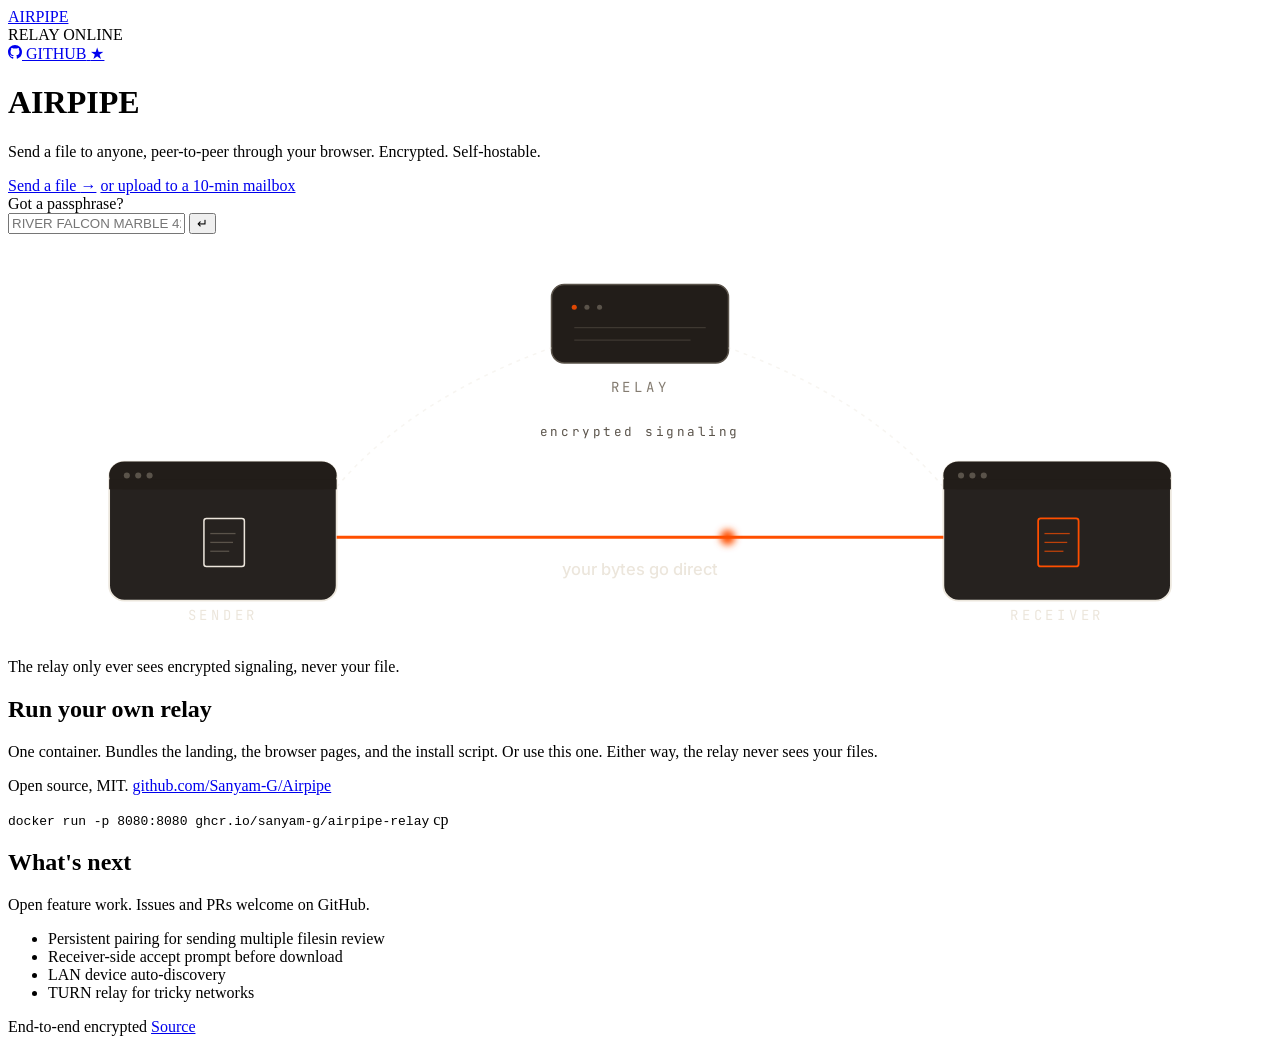
==== cmd/relay/static/index.html @ acce4d18 "v4.1.5: self-host fixes + GitHub button + roadmap" ====
<!DOCTYPE html>
<html lang="en">
<head>
<meta charset="UTF-8">
<meta name="viewport" content="width=device-width,initial-scale=1">
<title>AirPipe · encrypted file transfer, peer-to-peer</title>
<meta name="description" content="Send a file to anyone, peer-to-peer through your browser. Encrypted. Self-hostable.">
<meta property="og:title" content="AirPipe">
<meta property="og:description" content="Send a file to anyone, peer-to-peer through your browser. Encrypted. Self-hostable.">
<meta property="og:url" content="https://airpipe.sanyamgarg.com">
<meta property="og:type" content="website">
<link rel="icon" type="image/svg+xml" href="/static/favicon.svg?v=20260510a">
<link rel="preconnect" href="https://fonts.googleapis.com">
<link rel="preconnect" href="https://fonts.gstatic.com" crossorigin>
<link href="https://fonts.googleapis.com/css2?family=Inter:wght@400;500;600;700&family=JetBrains+Mono:wght@400;500;600;700&display=swap" rel="stylesheet">
<link rel="stylesheet" href="/static/style.css?v=20260511b">
</head>
<body class="landing-body">

<header class="top-strip">
  <div class="strip-cell brand"><a href="/">AIRPIPE</a></div>
  <div class="strip-cell spacer"></div>
  <div class="strip-cell status live"><span class="dot"></span>RELAY ONLINE</div>
  <a href="https://github.com/Sanyam-G/Airpipe" target="_blank" rel="noopener" class="strip-cell port-btn gh-btn">
    <svg viewBox="0 0 16 16" width="14" height="14" fill="currentColor" aria-hidden="true"><path d="M8 0C3.58 0 0 3.58 0 8c0 3.54 2.29 6.53 5.47 7.59.4.07.55-.17.55-.38 0-.19-.01-.82-.01-1.49-2.01.37-2.53-.49-2.69-.94-.09-.23-.48-.94-.82-1.13-.28-.15-.68-.52-.01-.53.63-.01 1.08.58 1.23.82.72 1.21 1.87.87 2.33.66.07-.52.28-.87.51-1.07-1.78-.2-3.64-.89-3.64-3.95 0-.87.31-1.59.82-2.15-.08-.2-.36-1.02.08-2.12 0 0 .67-.21 2.2.82.64-.18 1.32-.27 2-.27.68 0 1.36.09 2 .27 1.53-1.04 2.2-.82 2.2-.82.44 1.1.16 1.92.08 2.12.51.56.82 1.27.82 2.15 0 3.07-1.87 3.75-3.65 3.95.29.25.54.73.54 1.48 0 1.07-.01 1.93-.01 2.2 0 .21.15.46.55.38A8.013 8.013 0 0 0 16 8c0-4.42-3.58-8-8-8z"/></svg>
    <span>GITHUB</span>
    <span class="gh-stars" id="gh-stars">★</span>
  </a>
</header>

<main class="hero-clean">
  <div class="hero-text">
    <h1 class="hero-mark">AIRPIPE</h1>
    <p class="hero-line">Send a file to anyone, peer-to-peer through your browser. Encrypted. Self-hostable.</p>

    <div class="hero-cta">
      <a href="/live" class="cta cta-primary">Send a file <span class="arrow">→</span></a>
      <a href="/send" class="cta-link">or upload to a 10-min mailbox</a>
    </div>

    <div class="hero-receive">
      <label for="phrase-input">Got a passphrase?</label>
      <div class="hero-phrase">
        <input type="text" id="phrase-input" class="phrase-input" placeholder="RIVER FALCON MARBLE 42" autocomplete="off" spellcheck="false">
        <button class="phrase-go" onclick="submitPhrase()">↵</button>
      </div>
      <div id="phrase-error" class="phrase-error"></div>
    </div>
  </div>

  <div class="hero-diagram">
    <svg viewBox="0 0 1000 320" xmlns="http://www.w3.org/2000/svg" preserveAspectRatio="xMidYMid meet" aria-label="Two devices connected directly. The relay sits above and only sees encrypted signaling.">
      <defs>
        <filter id="softglow" x="-50%" y="-50%" width="200%" height="200%">
          <feGaussianBlur stdDeviation="3"/>
        </filter>
      </defs>

      <!-- relay node, small, top-center -->
      <g class="d-relay">
        <rect x="430" y="40" width="140" height="62" rx="10" fill="#221d19" stroke="#5A534A" stroke-width="1.2"/>
        <circle cx="448" cy="58" r="2" fill="#FF4F00" opacity="0.85"/>
        <circle cx="458" cy="58" r="2" fill="#5A534A"/>
        <circle cx="468" cy="58" r="2" fill="#5A534A"/>
        <line x1="448" y1="74" x2="552" y2="74" stroke="#5A534A" stroke-width="1" opacity="0.5"/>
        <line x1="448" y1="84" x2="540" y2="84" stroke="#5A534A" stroke-width="1" opacity="0.5"/>
        <text x="500" y="125" text-anchor="middle" font-family="JetBrains Mono, monospace" font-size="11" fill="#847C71" letter-spacing="3">RELAY</text>
      </g>

      <!-- signaling lines (dotted, from device tops curving up to relay corners) -->
      <path d="M 260 200 Q 320 130 430 90" fill="none" stroke="#ECE6DC" stroke-width="1.2" stroke-dasharray="3 4" opacity="0.4"/>
      <path d="M 740 200 Q 680 130 570 90" fill="none" stroke="#ECE6DC" stroke-width="1.2" stroke-dasharray="3 4" opacity="0.4"/>

      <!-- subtle "encrypted signaling" label above direct line -->
      <text x="500" y="160" text-anchor="middle" font-family="JetBrains Mono, monospace" font-size="10" fill="#5A534A" letter-spacing="2">encrypted signaling</text>

      <!-- left device card (sender) -->
      <g class="d-device">
        <rect x="80" y="180" width="180" height="110" rx="12" fill="#1B1714" stroke="#ECE6DC" stroke-width="1.4" opacity="0.95"/>
        <rect x="80" y="180" width="180" height="22" rx="12" fill="#221d19" stroke="none"/>
        <rect x="80" y="194" width="180" height="8" fill="#221d19" stroke="none"/>
        <circle cx="94" cy="191" r="2.4" fill="#5A534A"/>
        <circle cx="103" cy="191" r="2.4" fill="#5A534A"/>
        <circle cx="112" cy="191" r="2.4" fill="#5A534A"/>
        <!-- file icon centered -->
        <rect x="155" y="225" width="32" height="38" rx="2" fill="none" stroke="#ECE6DC" stroke-width="1.2"/>
        <line x1="160" y1="237" x2="180" y2="237" stroke="#5A534A" stroke-width="1"/>
        <line x1="160" y1="244" x2="178" y2="244" stroke="#5A534A" stroke-width="1"/>
        <line x1="160" y1="251" x2="175" y2="251" stroke="#5A534A" stroke-width="1"/>
        <text x="170" y="305" text-anchor="middle" font-family="JetBrains Mono, monospace" font-size="11" fill="#ECE6DC" letter-spacing="3">SENDER</text>
      </g>

      <!-- right device card (receiver) -->
      <g class="d-device">
        <rect x="740" y="180" width="180" height="110" rx="12" fill="#1B1714" stroke="#ECE6DC" stroke-width="1.4" opacity="0.95"/>
        <rect x="740" y="180" width="180" height="22" rx="12" fill="#221d19" stroke="none"/>
        <rect x="740" y="194" width="180" height="8" fill="#221d19" stroke="none"/>
        <circle cx="754" cy="191" r="2.4" fill="#5A534A"/>
        <circle cx="763" cy="191" r="2.4" fill="#5A534A"/>
        <circle cx="772" cy="191" r="2.4" fill="#5A534A"/>
        <!-- received file (orange, just arrived) -->
        <rect x="815" y="225" width="32" height="38" rx="2" fill="none" stroke="#FF4F00" stroke-width="1.4"/>
        <line x1="820" y1="237" x2="840" y2="237" stroke="#FF4F00" stroke-width="1" opacity="0.7"/>
        <line x1="820" y1="244" x2="838" y2="244" stroke="#FF4F00" stroke-width="1" opacity="0.7"/>
        <line x1="820" y1="251" x2="835" y2="251" stroke="#FF4F00" stroke-width="1" opacity="0.7"/>
        <text x="830" y="305" text-anchor="middle" font-family="JetBrains Mono, monospace" font-size="11" fill="#ECE6DC" letter-spacing="3">RECEIVER</text>
      </g>

      <!-- direct line: solid orange between devices -->
      <line x1="260" y1="240" x2="740" y2="240" stroke="#FF4F00" stroke-width="2.4"/>

      <!-- single moving dot along the direct line, slow -->
      <circle cx="260" cy="240" r="6" fill="#FF4F00" filter="url(#softglow)">
        <animate attributeName="cx" values="260;740;260" keyTimes="0;0.5;1" dur="6s" repeatCount="indefinite"/>
        <animate attributeName="opacity" values="0;1;1;1;0" keyTimes="0;0.05;0.5;0.95;1" dur="6s" repeatCount="indefinite"/>
      </circle>

      <!-- label below direct line -->
      <text x="500" y="270" text-anchor="middle" font-family="Inter, sans-serif" font-size="13" fill="#ECE6DC" font-weight="500">your bytes go direct</text>
    </svg>
    <p class="how-line">The relay only ever sees encrypted signaling, never your file.</p>
  </div>
</main>

<section class="host-clean">
  <div class="host-text">
    <h2>Run your own relay</h2>
    <p>One container. Bundles the landing, the browser pages, and the install script. Or use this one. Either way, the relay never sees your files.</p>
    <p class="host-meta">Open source, MIT. <a href="https://github.com/Sanyam-G/Airpipe" target="_blank" rel="noopener">github.com/Sanyam-G/Airpipe</a></p>
  </div>
  <div class="host-cmd">
    <div class="code-line" onclick="copyCode(this)">
      <code>docker run -p 8080:8080 ghcr.io/sanyam-g/airpipe-relay</code>
      <span class="copy-tag">cp</span>
    </div>
  </div>
</section>

<section class="roadmap-clean">
  <div class="roadmap-text">
    <h2>What's next</h2>
    <p>Open feature work. Issues and PRs welcome on GitHub.</p>
  </div>
  <ul class="roadmap-list">
    <li>Persistent pairing for sending multiple files<span class="roadmap-tag">in review</span></li>
    <li>Receiver-side accept prompt before download</li>
    <li>LAN device auto-discovery</li>
    <li>TURN relay for tricky networks</li>
  </ul>
</section>

<footer class="bottom-strip">
  <span class="strip-cell">End-to-end encrypted</span>
  <span class="spacer"></span>
  <span class="strip-cell"><a href="https://github.com/Sanyam-G/Airpipe" target="_blank" rel="noopener">Source</a></span>
</footer>

<script>
if(!window.isSecureContext){
  const w=document.createElement('div');
  w.style.cssText='background:#FF4F00;color:#1B1714;padding:14px;font:14px/1.4 monospace;text-align:center';
  w.textContent='This page needs HTTPS (or localhost) to encrypt files. Put the relay behind a reverse proxy with TLS, or access it locally.';
  document.body.prepend(w);
}
(async()=>{
  const el=document.getElementById('gh-stars');
  if(!el)return;
  const cached=JSON.parse(localStorage.getItem('gh-stars')||'null');
  const now=Date.now();
  if(cached&&now-cached.t<3600000){el.textContent='★ '+cached.n;return}
  try{
    const r=await fetch('https://api.github.com/repos/Sanyam-G/Airpipe');
    if(!r.ok)return;
    const d=await r.json();
    el.textContent='★ '+d.stargazers_count;
    localStorage.setItem('gh-stars',JSON.stringify({t:now,n:d.stargazers_count}));
  }catch(_){}
})();
function $(id){return document.getElementById(id)}
function normalize(p){return p.toUpperCase().trim().replace(/\s+/g,' ')}
async function sha256(s){
  const data=new TextEncoder().encode(s);
  const hash=await crypto.subtle.digest('SHA-256',data);
  return new Uint8Array(hash);
}
function hexEncode(bytes){return Array.from(bytes).map(b=>b.toString(16).padStart(2,'0')).join('')}
function b64urlEncode(bytes){
  let bin='';for(let i=0;i<bytes.length;i++)bin+=String.fromCharCode(bytes[i]);
  return btoa(bin).replace(/\+/g,'-').replace(/\//g,'_').replace(/=+$/,'');
}
async function submitPhrase(){
  const errEl=$('phrase-error');errEl.textContent='';
  const phrase=normalize($('phrase-input').value);
  if(!phrase||phrase.length<5){errEl.textContent='enter the passphrase';return}
  const t=await sha256('airpipe:token:'+phrase);
  const k=await sha256('airpipe:key:'+phrase);
  location.href='/d/'+hexEncode(t.slice(0,8))+'#'+b64urlEncode(k);
}
$('phrase-input').addEventListener('keydown',(e)=>{if(e.key==='Enter')submitPhrase()});

function copyCode(el){
  const text=el.querySelector('code').textContent.trim();
  navigator.clipboard.writeText(text);
  const tag=el.querySelector('.copy-tag');
  if(tag){const orig=tag.textContent;tag.textContent='ok';setTimeout(()=>tag.textContent=orig,1100)}
}
</script>
</body>
</html>
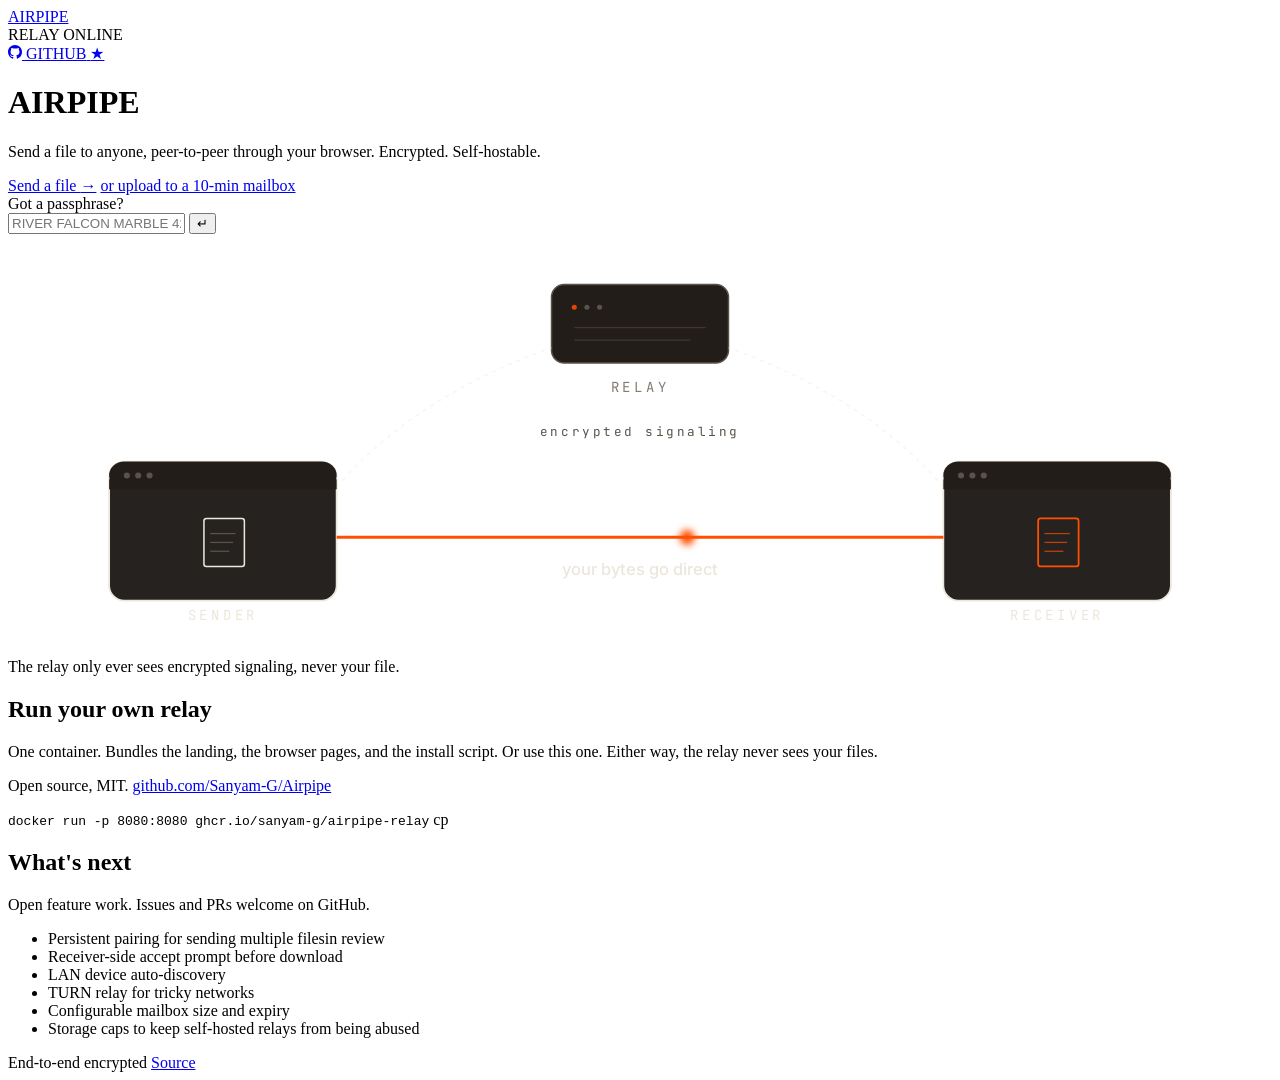
==== commit cdd729bf: "Roadmap: configurable mailbox + storage caps" ====
--- a/cmd/relay/static/index.html
+++ b/cmd/relay/static/index.html
@@ -146,6 +146,8 @@
     <li>Receiver-side accept prompt before download</li>
     <li>LAN device auto-discovery</li>
     <li>TURN relay for tricky networks</li>
+    <li>Configurable mailbox size and expiry</li>
+    <li>Storage caps to keep self-hosted relays from being abused</li>
   </ul>
 </section>
 
